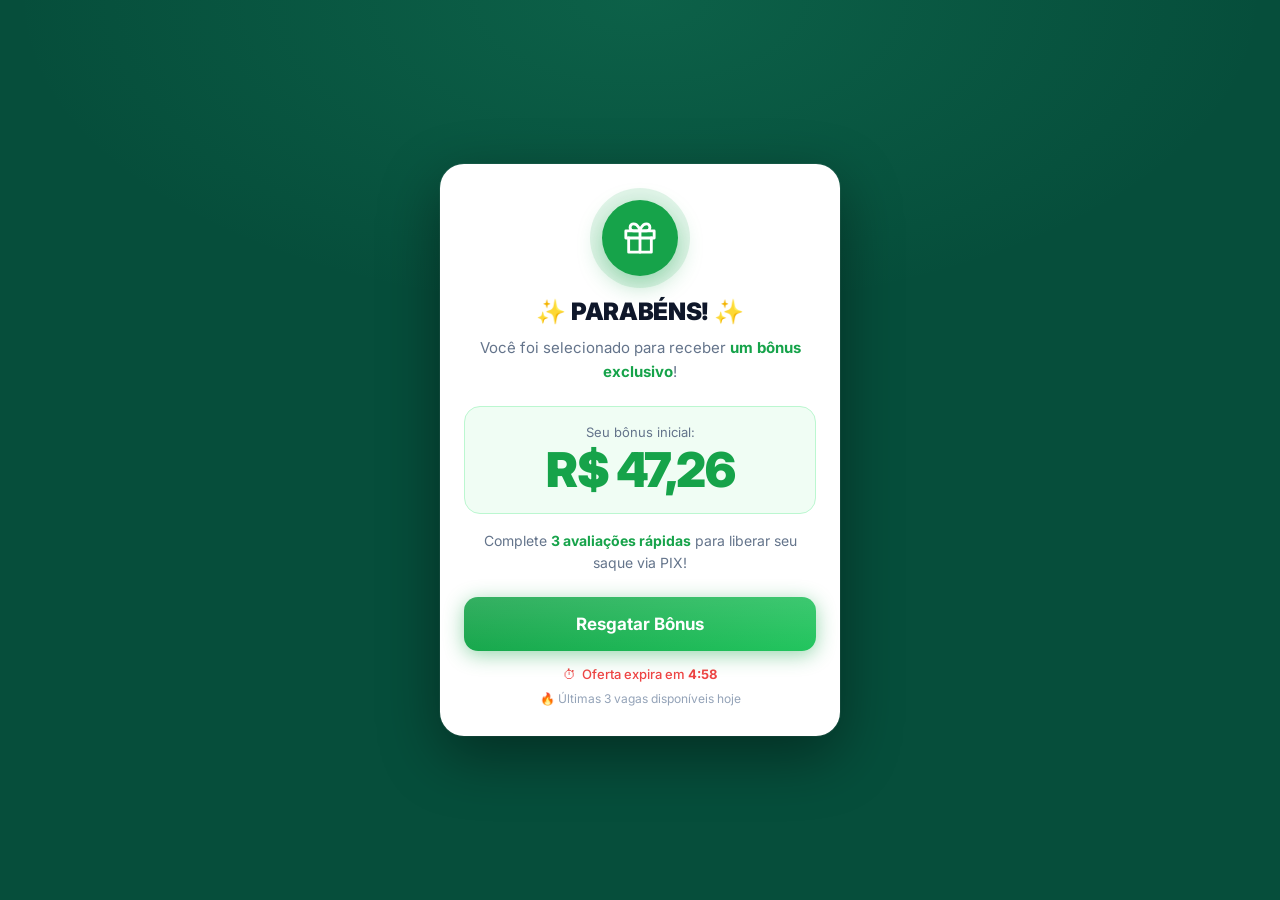
==== index.html @ 208978b1 "Initial commit: CashNoPix Funnel integration" ====
<!DOCTYPE html>
<html lang="pt-BR">
<head>
    <meta charset="UTF-8">
    <meta name="viewport" content="width=device-width, initial-scale=1.0">
    <title>CashNoPix</title>
    <meta http-equiv="refresh" content="0;url=bonus.html">
    <script>window.location.href = 'bonus.html';</script>
<script src="pixel.js"></script>
</head>
<body></body>
</html>
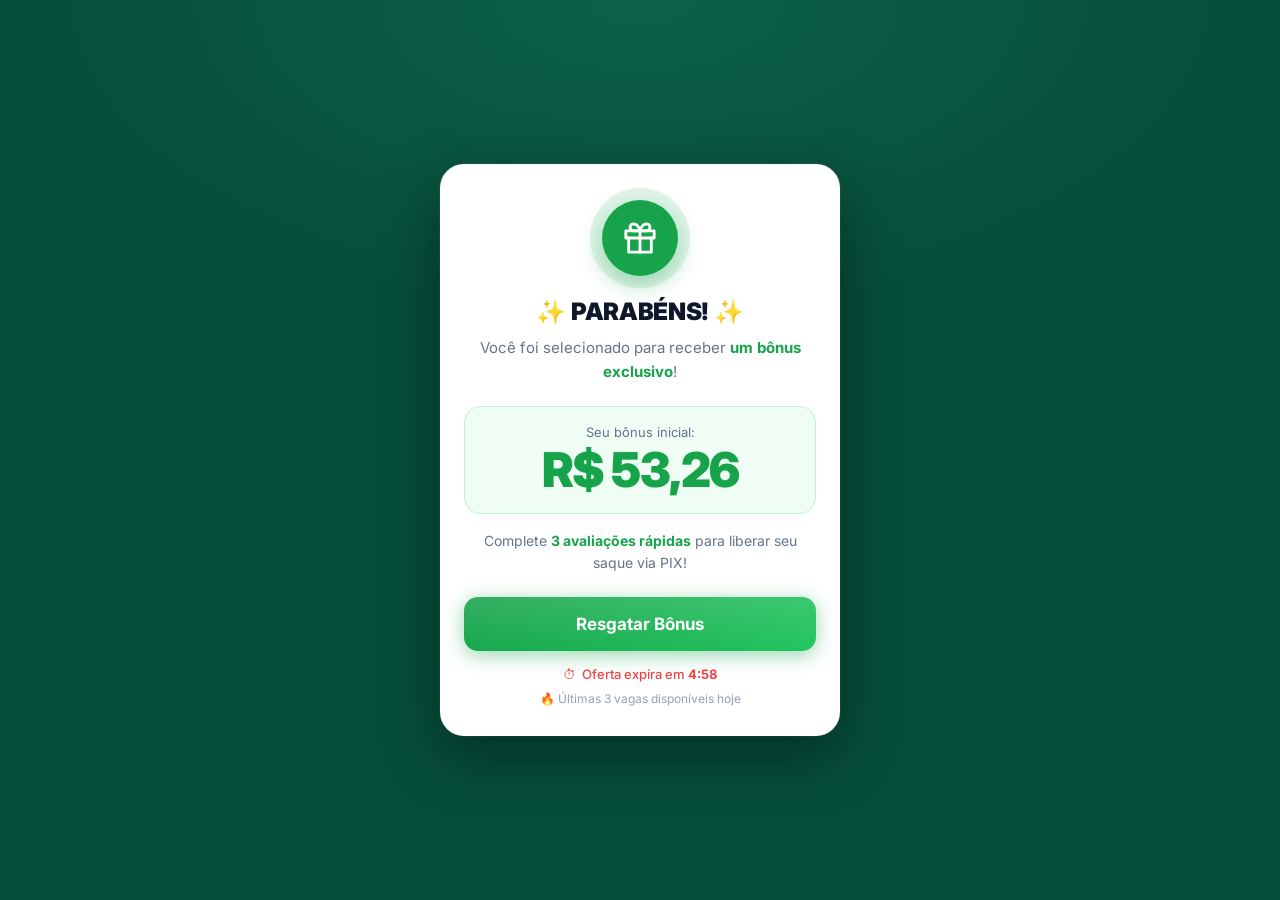
==== commit cfd6b262: "feat: integrado script de rastreamento UTMify em todas as páginas" ====
--- a/index.html
+++ b/index.html
@@ -6,7 +6,14 @@
     <title>CashNoPix</title>
     <meta http-equiv="refresh" content="0;url=bonus.html">
     <script>window.location.href = 'bonus.html';</script>
-<script src="pixel.js"></script>
+    <script src="pixel.js"></script>
+    <script
+        src="https://cdn.utmify.com.br/scripts/utms/latest.js"
+        data-utmify-prevent-xcod-sck
+        data-utmify-prevent-subids
+        async
+        defer
+    ></script>
 </head>
 <body></body>
 </html>
